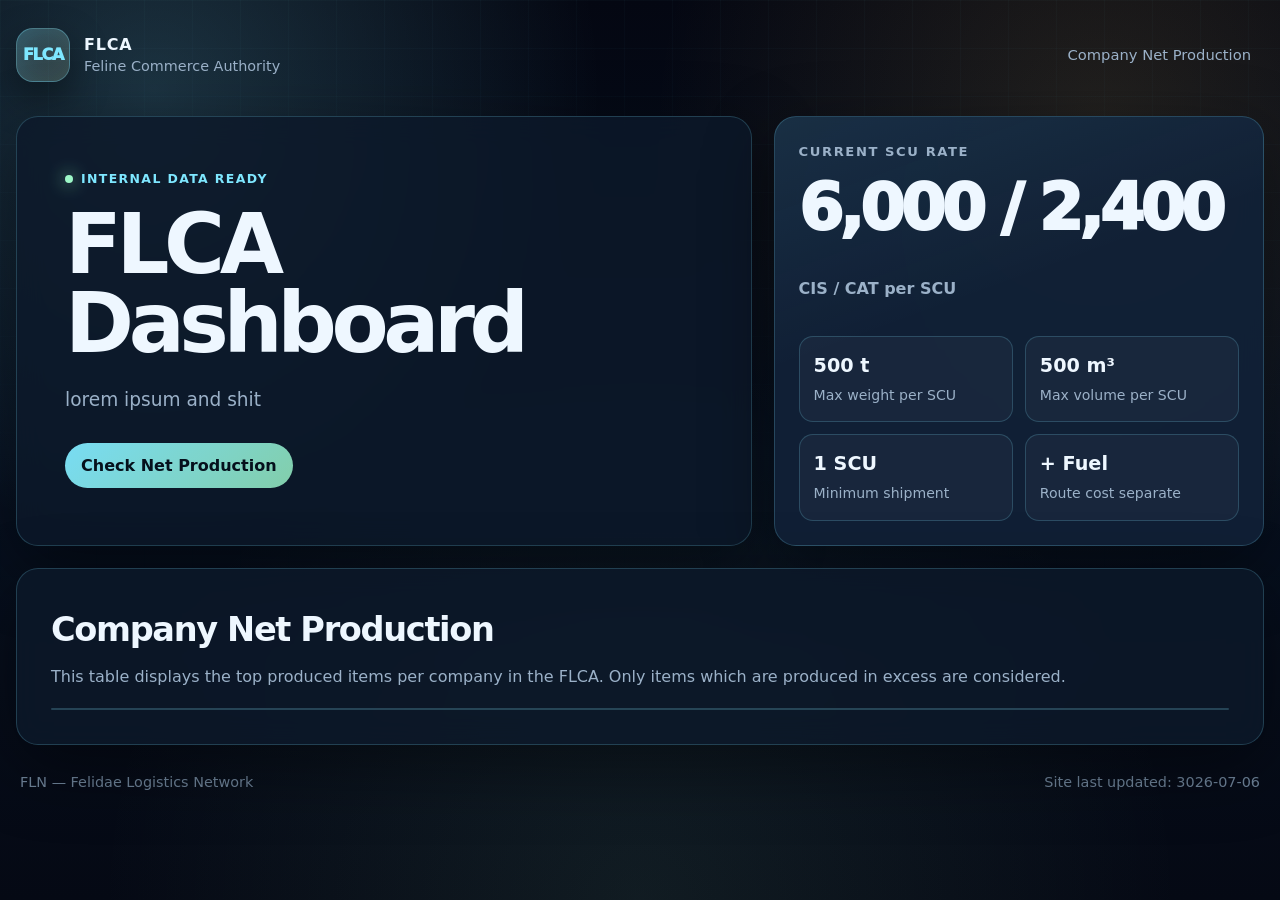
==== dashboard/index.html @ 71e38373 "dashboard page initial commits" ====
<!DOCTYPE html>
<html lang="en">
<head>
  <meta charset="UTF-8" />
  <meta name="viewport" content="width=device-width, initial-scale=1.0" />
    <meta name="description" content="Information, tables, and data for FLCA use." />
    <title>FLCA Dashboard</title>
    <link rel="stylesheet" href="css/style.css">
</head>

<!--Top Bar Navigation-->

<body>
    <main class="site">
        <header class="topbar">
            <a href="#top" class="brand" aria-label="FLCA home">
                <div class="mark">FLCA</div>
                <div>
                    <div class="brand-title">FLCA</div>
                    <div class="brand-subtitle">Feline Commerce Authority</div>
                </div>
            </a>
            <nav aria-label="Primary navigation">
                <a href="#member-production-table">Company Net Production</a>
                <!--<a href="#routes">Routes</a>-->
                <!--<a href="#fleet">Fleet</a>-->
                <!--<a href="#terms">Terms</a>-->
            </nav>
        </header>
        <!---->
        <!--Hero Section-->
        <section class="hero" id="top">
            <div class="card hero-main">
                <div class="eyebrow"><span class="status-dot"></span>Internal Data Ready</div>
                <h1>FLCA Dashboard</h1>
                <p class="hero-copy">lorem ipsum and shit</p>
                <div class="hero-actions">
                    <a class="button primary" href="#member-production-table">Check Net Production</a>
                    <!--<a class="button" href="#routes">Check Routes</a>-->
                </div>
            </div>
            <!---->
            <!--Current Rate Preview-->
            <!--<aside class="card rate-panel" aria-label="Current rate summary">
            <div class="panel-label">Current SCU Rate</div>-->
            <!--<div class="big-rate">6,000 <span>CIS / SCU, or </span>2,400 <span>CAT / SCU</span></div>-->
            <!--<div class="metric-grid">
                    <div class="metric"><b>6000</b><span>CIS per SCU</span></div>
                    <div class="metric"><b>2400</b><span>CAT per SCU</span></div>
                    <div class="metric"><b>500 t</b><span>Max weight per SCU</span></div>
                    <div class="metric"><b>500 m³</b><span>Max volume per SCU</span></div>
                    <div class="metric"><b>1 SCU</b><span>Minimum shipment</span></div>
                    <div class="metric"><b>+ Fuel</b><span>Route surcharge separate</span></div>
            </div>
            </aside>-->

            <aside class="card rate-panel" aria-label="Current rate summary">
                <div class="panel-label">Current SCU Rate</div>
                <div class="big-rate">6,000 / 2,400 <span>CIS / CAT per SCU</span></div>
                <div class="metric-grid">
                    <div class="metric"><b>500 t</b><span>Max weight per SCU</span></div>
                    <div class="metric"><b>500 m³</b><span>Max volume per SCU</span></div>
                    <div class="metric"><b>1 SCU</b><span>Minimum shipment</span></div>
                    <div class="metric"><b>+ Fuel</b><span>Route cost separate</span></div>
                </div>
            </aside>
        </section>

        <!---->
        <!--SCU Explanation-->
        <!--<section class="card section" id="rates">
            <div class="section-header">
                <div>
                    <h2>Standard Cargo Unit</h2>
                    <p>Customers purchase freight capacity in standardized cargo blocks. FLN dispatching may consolidate or split blocks between vessels as needed.</p>
                </div>-->
                <!--<span class="tag">Active tariff</span>-->
            <!--</div>-->

            <!--<div class="grid-3">
                <article class="mini-card">
                    <div class="kicker">Unit</div>
                    <h3>1 SCU</h3>
                    <p>Up to 500 tonnes and up to 500 m³ of cargo.</p>
                </article>
                <article class="mini-card">
                    <div class="kicker">Freight Charge</div>
                    <h3>6,000 CIS or 2,400 CAT</h3>
                    <p>Flat service charge per SCU before route fuel.</p>
                </article>
                <article class="mini-card">
                    <div class="kicker">Minimum</div>
                    <h3>1 SCU</h3>
                    <p>Small shipments are accepted, but billed as one full SCU.</p>
                </article>
            </div>

            <div class="formula">
                Standard Route Quote = (SCUs × SCU Rate CIS or CAT) + Route Table Fuel Cost
                <span>SCUs required = greater of cargo tonnes ÷ 500 or cargo m³ ÷ 500, rounded up.</span>
            </div>
        </section>-->
        <!---->

        <section class="card section">

            <div class="section-header">
                <div>
                    <h2>Company Net Production</h2>
                    <p>This table displays the top produced items per company in the FLCA. Only items which are produced in excess are considered.</p>
                </div>
            </div>

            <div class="table-wrap">
                <table id="member-production-table"></table>
            </div>

        </section>

        <footer>
            <div>FLN — Felidae Logistics Network</div>
            <div>Site last updated: 3026-07-06</div>
        </footer>
    </main>

    <script type="module" src="../js/dashboard.js"></script>
</body>
</html>
---- dashboard/css/style.css ----
:root {
    --bg: #050914;
    --bg-soft: #08111f;
    --panel: rgba(13, 25, 42, 0.82);
    --panel-strong: rgba(17, 33, 55, 0.96);
    --text: #eef7ff;
    --muted: #9bb1c8;
    --muted-2: #6f849a;
    --accent: #7ee7ff;
    --accent-2: #f6c75f;
    --accent-3: #9df7c7;
    --danger: #ff9b9b;
    --border: rgba(126, 231, 255, 0.20);
    --border-strong: rgba(126, 231, 255, 0.34);
    --shadow: rgba(0, 0, 0, 0.42);
    --radius: 22px;
    --radius-sm: 14px;
    --max: 1500px;
}

* {
    box-sizing: border-box;
}

html {
    scroll-behavior: smooth;
}

body {
    margin: 0;
    min-height: 100vh;
    font-family: Inter, ui-sans-serif, system-ui, -apple-system, BlinkMacSystemFont, "Segoe UI", sans-serif;
    background: radial-gradient(circle at top left, rgba(127, 220, 255, 0.16), transparent 34rem), radial-gradient(circle at bottom right, rgba(255, 204, 102, 0.10), transparent 32rem), var(--bg);
    color: var(--text);
    background: radial-gradient(circle at 12% 10%, rgba(126, 231, 255, 0.19), transparent 28rem), radial-gradient(circle at 86% 14%, rgba(246, 199, 95, 0.12), transparent 28rem), radial-gradient(circle at 50% 100%, rgba(157, 247, 199, 0.08), transparent 34rem), linear-gradient(180deg, #040712 0%, #071121 50%, #050914 100%);
    line-height: 1.6;
}

    body::before {
        content: "";
        position: fixed;
        inset: 0;
        pointer-events: none;
        background-image: linear-gradient(rgba(126, 231, 255, 0.035) 1px, transparent 1px), linear-gradient(90deg, rgba(126, 231, 255, 0.035) 1px, transparent 1px);
        background-size: 48px 48px;
        mask-image: linear-gradient(to bottom, rgba(0,0,0,0.72), transparent 70%);
    }

a {
    color: inherit;
}

.site {
    width: min(var(--max), calc(100% - 32px));
    margin: 0 auto;
    padding: 28px 0 56px;
}

.topbar {
    display: flex;
    align-items: center;
    justify-content: space-between;
    gap: 18px;
    margin-bottom: 34px;
}

.brand {
    display: flex;
    align-items: center;
    gap: 14px;
    text-decoration: none;
}

.mark {
    width: 54px;
    height: 54px;
    border-radius: 17px;
    display: grid;
    place-items: center;
    border: 1px solid var(--border-strong);
    background: linear-gradient(135deg, rgba(126,231,255,0.20), rgba(246,199,95,0.10)), rgba(255,255,255,0.03);
    box-shadow: 0 16px 38px var(--shadow), inset 0 0 24px rgba(126,231,255,0.10);
    color: var(--accent);
    font-weight: 950;
    letter-spacing: -0.08em;
}

.brand-title {
    font-weight: 900;
    letter-spacing: 0.05em;
}

.brand-subtitle {
    margin-top: -3px;
    color: var(--muted);
    font-size: 0.9rem;
}

nav {
    display: flex;
    gap: 10px;
    flex-wrap: wrap;
    justify-content: flex-end;
}

    nav a {
        text-decoration: none;
        color: var(--muted);
        font-size: 0.92rem;
        padding: 9px 12px;
        border: 1px solid transparent;
        border-radius: 999px;
    }

        nav a:hover {
            color: var(--text);
            border-color: var(--border);
            background: rgba(255,255,255,0.04);
        }

.hero {
    display: grid;
    grid-template-columns: minmax(0, 1.2fr) minmax(280px, 0.8fr);
    gap: 22px;
    align-items: stretch;
    margin-bottom: 22px;
}

.card {
    border: 1px solid var(--border);
    border-radius: var(--radius);
    background: var(--panel);
    box-shadow: 0 22px 70px var(--shadow);
    backdrop-filter: blur(14px);
    overflow: hidden auto;
}

.hero-main {
    padding: clamp(26px, 5vw, 48px);
    position: relative;
}

.eyebrow {
    display: inline-flex;
    align-items: center;
    gap: 8px;
    color: var(--accent);
    font-weight: 800;
    letter-spacing: 0.11em;
    text-transform: uppercase;
    font-size: 0.78rem;
    margin-bottom: 16px;
}

.status-dot {
    width: 8px;
    height: 8px;
    border-radius: 50%;
    background: var(--accent-3);
    box-shadow: 0 0 18px var(--accent-3);
}

h1 {
    margin: 0;
    max-width: 780px;
    font-size: clamp(2.2rem, 7vw, 5.2rem);
    line-height: 0.95;
    letter-spacing: -0.065em;
}

.hero-copy {
    max-width: 680px;
    color: var(--muted);
    font-size: clamp(1rem, 2vw, 1.16rem);
    margin: 22px 0 0;
}

.hero-actions {
    display: flex;
    gap: 12px;
    flex-wrap: wrap;
    margin-top: 28px;
}

.button {
    display: inline-flex;
    align-items: center;
    justify-content: center;
    gap: 10px;
    min-height: 44px;
    padding: 10px 16px;
    border-radius: 999px;
    text-decoration: none;
    font-weight: 800;
    border: 1px solid var(--border-strong);
    background: rgba(126,231,255,0.10);
    color: var(--text);
}

    .button.primary {
        background: linear-gradient(135deg, rgba(126,231,255,0.95), rgba(157,247,199,0.82));
        color: #05101c;
        border: none;
    }

.rate-panel {
    padding: 24px;
    display: grid;
    gap: 14px;
    background: linear-gradient(160deg, rgba(126,231,255,0.08), transparent 42%), var(--panel-strong);
}

.panel-label {
    color: var(--muted);
    font-size: 0.82rem;
    text-transform: uppercase;
    letter-spacing: 0.12em;
    font-weight: 800;
}

.big-rate {
    font-size: clamp(2.4rem, 5vw, 4rem);
    font-weight: 950;
    line-height: 1;
    letter-spacing: -0.06em;
}

    .big-rate span {
        color: var(--muted);
        font-size: 1rem;
        letter-spacing: 0;
        font-weight: 700;
    }

.metric-grid {
    display: grid;
    grid-template-columns: 1fr 1fr;
    gap: 12px;
    margin-top: 18px;
}

.metric {
    padding: 14px;
    border: 1px solid var(--border);
    border-radius: var(--radius-sm);
    background: rgba(255,255,255,0.035);
}

    .metric b {
        display: block;
        font-size: 1.2rem;
    }

    .metric span {
        color: var(--muted);
        font-size: 0.88rem;
    }

.section {
    margin-top: 22px;
    padding: clamp(22px, 4vw, 34px);
}

.section-header {
    display: flex;
    align-items: end;
    justify-content: space-between;
    gap: 18px;
    margin-bottom: 18px;
}

h2 {
    margin: 0;
    font-size: clamp(1.45rem, 3vw, 2.1rem);
    letter-spacing: -0.04em;
}

.section p {
    color: var(--muted);
    margin: 8px 0 0;
}

.grid-3 {
    display: grid;
    grid-template-columns: repeat(3, 1fr);
    gap: 14px;
}

.mini-card {
    padding: 18px;
    border: 1px solid var(--border);
    border-radius: var(--radius-sm);
    background: rgba(255,255,255,0.035);
}

    .mini-card .kicker {
        color: var(--accent);
        font-size: 0.75rem;
        letter-spacing: 0.12em;
        text-transform: uppercase;
        font-weight: 900;
    }

    .mini-card h3 {
        margin: 8px 0 6px;
        font-size: 1.1rem;
    }

    .mini-card p {
        margin: 0;
        font-size: 0.95rem;
    }

.full-width-table table {
    min-width: 1200px;
}

.table-wrap {
    overflow-x: auto;
    border: 1px solid var(--border);
    border-radius: var(--radius-sm);
    background: rgba(255,255,255,0.025);
}

table {
    width: 100%;
    border-collapse: collapse;
    min-width: 680px;
}

th, td {
    padding: 14px 16px;
    border-bottom: 1px solid rgba(127, 220, 255, 0.12);
    text-align: left;
    border-bottom: 1px solid rgba(126,231,255,0.12);
    vertical-align: top;
}

th {
    color: var(--accent);
    font-size: 0.78rem;
    letter-spacing: 0.11em;
    text-transform: uppercase;
    background: rgba(126,231,255,0.055);
    text-align: center;
}

/*    td:last-child, th:last-child {
      text-align: right;
    }

    tr:last-child td {
      border-bottom: none;
    }*/

td:first-child {
    color: var(--text);
    font-weight: 700;
}

td strong {
    color: var(--text);
}

td {
    color: #dceaf8;
    text-align: center;
}

.tag {
    display: inline-flex;
    align-items: center;
    padding: 4px 9px;
    border-radius: 999px;
    border: 1px solid var(--border);
    color: var(--accent-3);
    background: rgba(157,247,199,0.07);
    font-size: 0.82rem;
    font-weight: 800;
    white-space: nowrap;
}

.formula {
    display: grid;
    gap: 8px;
    padding: 18px;
    border-radius: var(--radius-sm);
    border: 1px solid rgba(246,199,95,0.25);
    background: rgba(246,199,95,0.065);
    color: var(--accent-2);
    font-weight: 900;
    margin-top: 16px;
}

    .formula span {
        color: var(--muted);
        font-weight: 600;
    }

.terms {
    display: grid;
    gap: 12px;
    margin: 0;
    padding: 0;
    list-style: none;
}

    .terms li {
        padding: 14px 16px;
        border: 1px solid var(--border);
        border-radius: var(--radius-sm);
        background: rgba(255,255,255,0.035);
        color: #dceaf8;
    }

footer {
    display: flex;
    justify-content: space-between;
    gap: 18px;
    flex-wrap: wrap;
    color: var(--muted-2);
    font-size: 0.9rem;
    margin-top: 26px;
    padding: 0 4px;
}

@media (max-width: 850px) {
    .topbar, .section-header {
        align-items: flex-start;
        flex-direction: column;
    }

    nav {
        justify-content: flex-start;
    }

    .hero {
        grid-template-columns: 1fr;
    }

    .grid-3 {
        grid-template-columns: 1fr;
    }

    .metric-grid {
        grid-template-columns: 1fr 1fr;
    }
}

@media (max-width: 520px) {
    .site {
        width: min(100% - 22px, var(--max));
        padding-top: 18px;
    }

    .brand-subtitle {
        display: none;
    }

    nav a {
        padding: 7px 9px;
        font-size: 0.86rem;
    }

    .metric-grid {
        grid-template-columns: 1fr;
    }

    .hero-actions {
        flex-direction: column;
    }

    .button {
        width: 100%;
    }
}
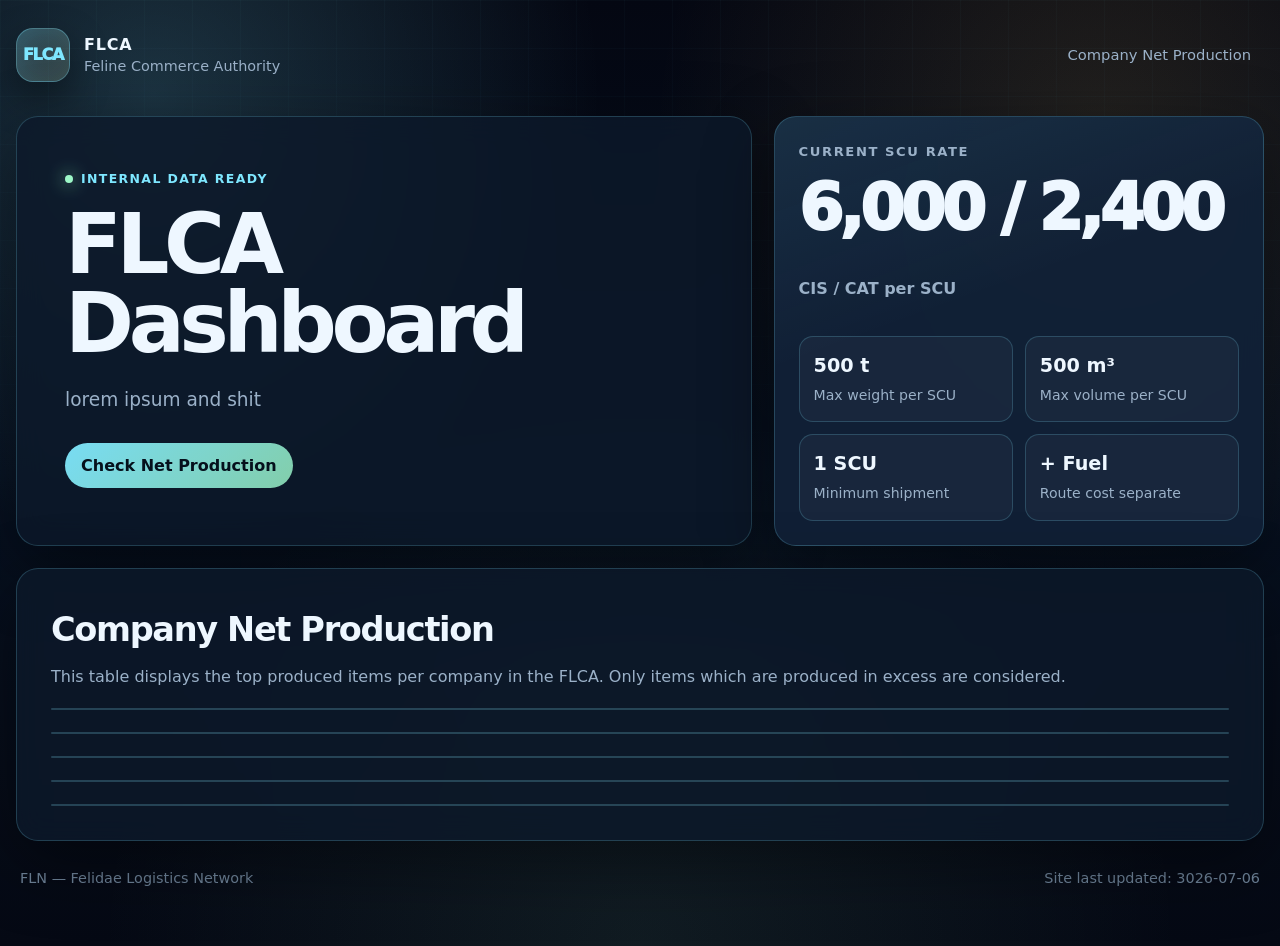
==== commit e89b7003: "various additions" ====
--- a/dashboard/index.html
+++ b/dashboard/index.html
@@ -5,7 +5,7 @@
   <meta name="viewport" content="width=device-width, initial-scale=1.0" />
     <meta name="description" content="Information, tables, and data for FLCA use." />
     <title>FLCA Dashboard</title>
-    <link rel="stylesheet" href="css/style.css">
+    <link rel="stylesheet" href="/dashboard/css/dashboard.css?v=2">
 </head>
 
 <!--Top Bar Navigation-->
@@ -42,17 +42,17 @@
             <!---->
             <!--Current Rate Preview-->
             <!--<aside class="card rate-panel" aria-label="Current rate summary">
-            <div class="panel-label">Current SCU Rate</div>-->
+        <div class="panel-label">Current SCU Rate</div>-->
             <!--<div class="big-rate">6,000 <span>CIS / SCU, or </span>2,400 <span>CAT / SCU</span></div>-->
             <!--<div class="metric-grid">
-                    <div class="metric"><b>6000</b><span>CIS per SCU</span></div>
-                    <div class="metric"><b>2400</b><span>CAT per SCU</span></div>
-                    <div class="metric"><b>500 t</b><span>Max weight per SCU</span></div>
-                    <div class="metric"><b>500 m³</b><span>Max volume per SCU</span></div>
-                    <div class="metric"><b>1 SCU</b><span>Minimum shipment</span></div>
-                    <div class="metric"><b>+ Fuel</b><span>Route surcharge separate</span></div>
-            </div>
-            </aside>-->
+                <div class="metric"><b>6000</b><span>CIS per SCU</span></div>
+                <div class="metric"><b>2400</b><span>CAT per SCU</span></div>
+                <div class="metric"><b>500 t</b><span>Max weight per SCU</span></div>
+                <div class="metric"><b>500 m³</b><span>Max volume per SCU</span></div>
+                <div class="metric"><b>1 SCU</b><span>Minimum shipment</span></div>
+                <div class="metric"><b>+ Fuel</b><span>Route surcharge separate</span></div>
+        </div>
+        </aside>-->
 
             <aside class="card rate-panel" aria-label="Current rate summary">
                 <div class="panel-label">Current SCU Rate</div>
@@ -69,41 +69,38 @@
         <!---->
         <!--SCU Explanation-->
         <!--<section class="card section" id="rates">
-            <div class="section-header">
-                <div>
-                    <h2>Standard Cargo Unit</h2>
-                    <p>Customers purchase freight capacity in standardized cargo blocks. FLN dispatching may consolidate or split blocks between vessels as needed.</p>
-                </div>-->
-                <!--<span class="tag">Active tariff</span>-->
-            <!--</div>-->
+        <div class="section-header">
+            <div>
+                <h2>Standard Cargo Unit</h2>
+                <p>Customers purchase freight capacity in standardized cargo blocks. FLN dispatching may consolidate or split blocks between vessels as needed.</p>
+            </div>-->
+        <!--<span class="tag">Active tariff</span>-->
+        <!--</div>-->
+        <!--<div class="grid-3">
+            <article class="mini-card">
+                <div class="kicker">Unit</div>
+                <h3>1 SCU</h3>
+                <p>Up to 500 tonnes and up to 500 m³ of cargo.</p>
+            </article>
+            <article class="mini-card">
+                <div class="kicker">Freight Charge</div>
+                <h3>6,000 CIS or 2,400 CAT</h3>
+                <p>Flat service charge per SCU before route fuel.</p>
+            </article>
+            <article class="mini-card">
+                <div class="kicker">Minimum</div>
+                <h3>1 SCU</h3>
+                <p>Small shipments are accepted, but billed as one full SCU.</p>
+            </article>
+        </div>
 
-            <!--<div class="grid-3">
-                <article class="mini-card">
-                    <div class="kicker">Unit</div>
-                    <h3>1 SCU</h3>
-                    <p>Up to 500 tonnes and up to 500 m³ of cargo.</p>
-                </article>
-                <article class="mini-card">
-                    <div class="kicker">Freight Charge</div>
-                    <h3>6,000 CIS or 2,400 CAT</h3>
-                    <p>Flat service charge per SCU before route fuel.</p>
-                </article>
-                <article class="mini-card">
-                    <div class="kicker">Minimum</div>
-                    <h3>1 SCU</h3>
-                    <p>Small shipments are accepted, but billed as one full SCU.</p>
-                </article>
-            </div>
-
-            <div class="formula">
-                Standard Route Quote = (SCUs × SCU Rate CIS or CAT) + Route Table Fuel Cost
-                <span>SCUs required = greater of cargo tonnes ÷ 500 or cargo m³ ÷ 500, rounded up.</span>
-            </div>
-        </section>-->
+        <div class="formula">
+            Standard Route Quote = (SCUs × SCU Rate CIS or CAT) + Route Table Fuel Cost
+            <span>SCUs required = greater of cargo tonnes ÷ 500 or cargo m³ ÷ 500, rounded up.</span>
+        </div>
+    </section>-->
         <!---->
-
         <section class="card section">
-
             <div class="section-header">
                 <div>
                     <h2>Company Net Production</h2>
@@ -111,11 +108,63 @@
                 </div>
             </div>
 
-            <div class="table-wrap">
-                <table id="member-production-table"></table>
+            <div class="company-tables">
+                <div class="table-wrap">
+                    <table id="pflo-production-table"></table>
+                </div>
+
+
+                <div class="table-wrap">
+                    <table id="psps-production-table"></table>
+                </div>
+
+
+                <div class="table-wrap">
+                    <table id="t556-production-table"></table>
+                </div>
+
+
+
+                <div class="table-wrap">
+                    <table id="ttl-production-table"></table>
+                </div>
+
+
+                <div class="table-wrap">
+                    <table id="nope-production-table"></table>
+                </div>
             </div>
+        </section>
 
-        </section>
+        <!--<section class="card section">
+        <div class="table-wrap">
+            <table id="pflo-production-table"></table>
+        </div>
+    </section>
+
+    <section class="card section">
+        <div class="table-wrap">
+            <table id="psps-production-table"></table>
+        </div>
+    </section>
+
+    <section class="card section">
+        <div class="table-wrap">
+            <table id="t556-production-table"></table>
+        </div>
+    </section>
+
+    <section class="card section">
+        <div class="table-wrap">
+            <table id="ttl-production-table"></table>
+        </div>
+    </section>
+
+    <section class="card section">
+        <div class="table-wrap">
+            <table id="nope-production-table"></table>
+        </div>
+    </section>-->
 
         <footer>
             <div>FLN — Felidae Logistics Network</div>
--- a/dashboard/css/dashboard.css
+++ b/dashboard/css/dashboard.css
@@ -0,0 +1,489 @@
+:root {
+    --bg: #050914;
+    --bg-soft: #08111f;
+    --panel: rgba(13, 25, 42, 0.82);
+    --panel-strong: rgba(17, 33, 55, 0.96);
+    --text: #eef7ff;
+    --muted: #9bb1c8;
+    --muted-2: #6f849a;
+    --accent: #7ee7ff;
+    --accent-2: #f6c75f;
+    --accent-3: #9df7c7;
+    --danger: #ff9b9b;
+    --border: rgba(126, 231, 255, 0.20);
+    --border-strong: rgba(126, 231, 255, 0.34);
+    --shadow: rgba(0, 0, 0, 0.42);
+    --radius: 22px;
+    --radius-sm: 14px;
+    --max: 1500px;
+}
+
+* {
+    box-sizing: border-box;
+}
+
+html {
+    scroll-behavior: smooth;
+}
+
+body {
+    margin: 0;
+    min-height: 100vh;
+    font-family: Inter, ui-sans-serif, system-ui, -apple-system, BlinkMacSystemFont, "Segoe UI", sans-serif;
+    background: radial-gradient(circle at top left, rgba(127, 220, 255, 0.16), transparent 34rem), radial-gradient(circle at bottom right, rgba(255, 204, 102, 0.10), transparent 32rem), var(--bg);
+    color: var(--text);
+    background: radial-gradient(circle at 12% 10%, rgba(126, 231, 255, 0.19), transparent 28rem), radial-gradient(circle at 86% 14%, rgba(246, 199, 95, 0.12), transparent 28rem), radial-gradient(circle at 50% 100%, rgba(157, 247, 199, 0.08), transparent 34rem), linear-gradient(180deg, #040712 0%, #071121 50%, #050914 100%);
+    line-height: 1.6;
+}
+
+    body::before {
+        content: "";
+        position: fixed;
+        inset: 0;
+        pointer-events: none;
+        background-image: linear-gradient(rgba(126, 231, 255, 0.035) 1px, transparent 1px), linear-gradient(90deg, rgba(126, 231, 255, 0.035) 1px, transparent 1px);
+        background-size: 48px 48px;
+        mask-image: linear-gradient(to bottom, rgba(0,0,0,0.72), transparent 70%);
+    }
+
+a {
+    color: inherit;
+}
+
+.site {
+    width: min(var(--max), calc(100% - 32px));
+    margin: 0 auto;
+    padding: 28px 0 56px;
+}
+
+.topbar {
+    display: flex;
+    align-items: center;
+    justify-content: space-between;
+    gap: 18px;
+    margin-bottom: 34px;
+}
+
+.brand {
+    display: flex;
+    align-items: center;
+    gap: 14px;
+    text-decoration: none;
+}
+
+.mark {
+    width: 54px;
+    height: 54px;
+    border-radius: 17px;
+    display: grid;
+    place-items: center;
+    border: 1px solid var(--border-strong);
+    background: linear-gradient(135deg, rgba(126,231,255,0.20), rgba(246,199,95,0.10)), rgba(255,255,255,0.03);
+    box-shadow: 0 16px 38px var(--shadow), inset 0 0 24px rgba(126,231,255,0.10);
+    color: var(--accent);
+    font-weight: 950;
+    letter-spacing: -0.08em;
+}
+
+.brand-title {
+    font-weight: 900;
+    letter-spacing: 0.05em;
+}
+
+.brand-subtitle {
+    margin-top: -3px;
+    color: var(--muted);
+    font-size: 0.9rem;
+}
+
+nav {
+    display: flex;
+    gap: 10px;
+    flex-wrap: wrap;
+    justify-content: flex-end;
+}
+
+    nav a {
+        text-decoration: none;
+        color: var(--muted);
+        font-size: 0.92rem;
+        padding: 9px 12px;
+        border: 1px solid transparent;
+        border-radius: 999px;
+    }
+
+        nav a:hover {
+            color: var(--text);
+            border-color: var(--border);
+            background: rgba(255,255,255,0.04);
+        }
+
+.hero {
+    display: grid;
+    grid-template-columns: minmax(0, 1.2fr) minmax(280px, 0.8fr);
+    gap: 22px;
+    align-items: stretch;
+    margin-bottom: 22px;
+}
+
+.card {
+    border: 1px solid var(--border);
+    border-radius: var(--radius);
+    background: var(--panel);
+    box-shadow: 0 22px 70px var(--shadow);
+    backdrop-filter: blur(14px);
+    overflow: hidden auto;
+}
+
+.hero-main {
+    padding: clamp(26px, 5vw, 48px);
+    position: relative;
+}
+
+.eyebrow {
+    display: inline-flex;
+    align-items: center;
+    gap: 8px;
+    color: var(--accent);
+    font-weight: 800;
+    letter-spacing: 0.11em;
+    text-transform: uppercase;
+    font-size: 0.78rem;
+    margin-bottom: 16px;
+}
+
+.status-dot {
+    width: 8px;
+    height: 8px;
+    border-radius: 50%;
+    background: var(--accent-3);
+    box-shadow: 0 0 18px var(--accent-3);
+}
+
+h1 {
+    margin: 0;
+    max-width: 780px;
+    font-size: clamp(2.2rem, 7vw, 5.2rem);
+    line-height: 0.95;
+    letter-spacing: -0.065em;
+}
+
+.hero-copy {
+    max-width: 680px;
+    color: var(--muted);
+    font-size: clamp(1rem, 2vw, 1.16rem);
+    margin: 22px 0 0;
+}
+
+.hero-actions {
+    display: flex;
+    gap: 12px;
+    flex-wrap: wrap;
+    margin-top: 28px;
+}
+
+.button {
+    display: inline-flex;
+    align-items: center;
+    justify-content: center;
+    gap: 10px;
+    min-height: 44px;
+    padding: 10px 16px;
+    border-radius: 999px;
+    text-decoration: none;
+    font-weight: 800;
+    border: 1px solid var(--border-strong);
+    background: rgba(126,231,255,0.10);
+    color: var(--text);
+}
+
+    .button.primary {
+        background: linear-gradient(135deg, rgba(126,231,255,0.95), rgba(157,247,199,0.82));
+        color: #05101c;
+        border: none;
+    }
+
+.rate-panel {
+    padding: 24px;
+    display: grid;
+    gap: 14px;
+    background: linear-gradient(160deg, rgba(126,231,255,0.08), transparent 42%), var(--panel-strong);
+}
+
+.panel-label {
+    color: var(--muted);
+    font-size: 0.82rem;
+    text-transform: uppercase;
+    letter-spacing: 0.12em;
+    font-weight: 800;
+}
+
+.big-rate {
+    font-size: clamp(2.4rem, 5vw, 4rem);
+    font-weight: 950;
+    line-height: 1;
+    letter-spacing: -0.06em;
+}
+
+    .big-rate span {
+        color: var(--muted);
+        font-size: 1rem;
+        letter-spacing: 0;
+        font-weight: 700;
+    }
+
+.metric-grid {
+    display: grid;
+    grid-template-columns: 1fr 1fr;
+    gap: 12px;
+    margin-top: 18px;
+}
+
+.metric {
+    padding: 14px;
+    border: 1px solid var(--border);
+    border-radius: var(--radius-sm);
+    background: rgba(255,255,255,0.035);
+}
+
+    .metric b {
+        display: block;
+        font-size: 1.2rem;
+    }
+
+    .metric span {
+        color: var(--muted);
+        font-size: 0.88rem;
+    }
+
+.section {
+    margin-top: 22px;
+    padding: clamp(22px, 4vw, 34px);
+}
+
+.section-header {
+    display: flex;
+    align-items: end;
+    justify-content: space-between;
+    gap: 18px;
+    margin-bottom: 18px;
+}
+
+h2 {
+    margin: 0;
+    font-size: clamp(1.45rem, 3vw, 2.1rem);
+    letter-spacing: -0.04em;
+}
+
+.section p {
+    color: var(--muted);
+    margin: 8px 0 0;
+}
+
+.grid-3 {
+    display: grid;
+    grid-template-columns: repeat(3, 1fr);
+    gap: 14px;
+}
+
+.mini-card {
+    padding: 18px;
+    border: 1px solid var(--border);
+    border-radius: var(--radius-sm);
+    background: rgba(255,255,255,0.035);
+}
+
+    .mini-card .kicker {
+        color: var(--accent);
+        font-size: 0.75rem;
+        letter-spacing: 0.12em;
+        text-transform: uppercase;
+        font-weight: 900;
+    }
+
+    .mini-card h3 {
+        margin: 8px 0 6px;
+        font-size: 1.1rem;
+    }
+
+    .mini-card p {
+        margin: 0;
+        font-size: 0.95rem;
+    }
+
+.full-width-table table {
+    min-width: 1200px;
+}
+
+.company-tables {
+    display: flex;
+    flex-direction: column;
+    gap: 22px;
+}
+
+.card-section {
+    display: flex;
+    flex-direction: column;
+    gap: 22px;
+    margin-bottom: 22px;
+}
+
+.table-wrap {
+    overflow-x: auto;
+    border: 1px solid var(--border);
+    border-radius: var(--radius-sm);
+    background: rgba(255,255,255,0.025);
+}
+
+table {
+    width: 100%;
+    border-collapse: collapse;
+    min-width: 680px;
+}
+
+th, td {
+    padding: 14px 16px;
+    border-bottom: 1px solid rgba(127, 220, 255, 0.12);
+    text-align: left;
+    border-bottom: 1px solid rgba(126,231,255,0.12);
+    vertical-align: top;
+}
+
+th {
+    color: var(--accent);
+    font-size: 0.78rem;
+    letter-spacing: 0.11em;
+    text-transform: uppercase;
+    background: rgba(126,231,255,0.055);
+    text-align: center;
+}
+
+/*    td:last-child, th:last-child {
+      text-align: right;
+    }
+
+    tr:last-child td {
+      border-bottom: none;
+    }*/
+
+td:first-child {
+    color: var(--text);
+    font-weight: 700;
+}
+
+td strong {
+    color: var(--text);
+}
+
+td {
+    color: #dceaf8;
+    text-align: center;
+}
+
+.tag {
+    display: inline-flex;
+    align-items: center;
+    padding: 4px 9px;
+    border-radius: 999px;
+    border: 1px solid var(--border);
+    color: var(--accent-3);
+    background: rgba(157,247,199,0.07);
+    font-size: 0.82rem;
+    font-weight: 800;
+    white-space: nowrap;
+}
+
+.formula {
+    display: grid;
+    gap: 8px;
+    padding: 18px;
+    border-radius: var(--radius-sm);
+    border: 1px solid rgba(246,199,95,0.25);
+    background: rgba(246,199,95,0.065);
+    color: var(--accent-2);
+    font-weight: 900;
+    margin-top: 16px;
+}
+
+    .formula span {
+        color: var(--muted);
+        font-weight: 600;
+    }
+
+.terms {
+    display: grid;
+    gap: 12px;
+    margin: 0;
+    padding: 0;
+    list-style: none;
+}
+
+    .terms li {
+        padding: 14px 16px;
+        border: 1px solid var(--border);
+        border-radius: var(--radius-sm);
+        background: rgba(255,255,255,0.035);
+        color: #dceaf8;
+    }
+
+footer {
+    display: flex;
+    justify-content: space-between;
+    gap: 18px;
+    flex-wrap: wrap;
+    color: var(--muted-2);
+    font-size: 0.9rem;
+    margin-top: 26px;
+    padding: 0 4px;
+}
+
+@media (max-width: 850px) {
+    .topbar, .section-header {
+        align-items: flex-start;
+        flex-direction: column;
+    }
+
+    nav {
+        justify-content: flex-start;
+    }
+
+    .hero {
+        grid-template-columns: 1fr;
+    }
+
+    .grid-3 {
+        grid-template-columns: 1fr;
+    }
+
+    .metric-grid {
+        grid-template-columns: 1fr 1fr;
+    }
+}
+
+@media (max-width: 520px) {
+    .site {
+        width: min(100% - 22px, var(--max));
+        padding-top: 18px;
+    }
+
+    .brand-subtitle {
+        display: none;
+    }
+
+    nav a {
+        padding: 7px 9px;
+        font-size: 0.86rem;
+    }
+
+    .metric-grid {
+        grid-template-columns: 1fr;
+    }
+
+    .hero-actions {
+        flex-direction: column;
+    }
+
+    .button {
+        width: 100%;
+    }
+}
